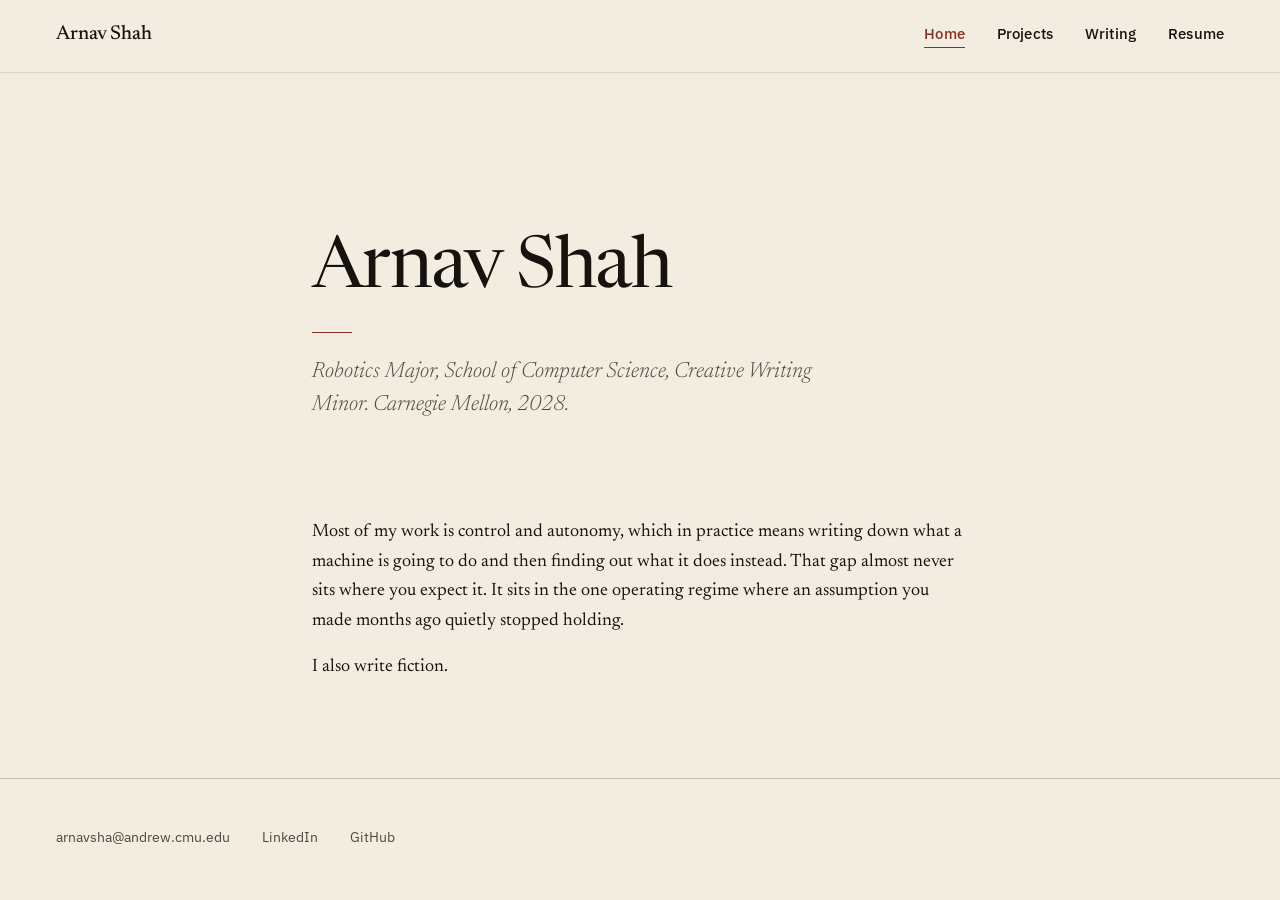
==== docs/index.html @ 29f20348 "Serve the site from docs/ as an allowlist; unpublish working material The site was previously at the" ====
<!DOCTYPE html>
<html lang="en">
<head>
<meta charset="utf-8">
<meta name="viewport" content="width=device-width, initial-scale=1">
<title>Arnav Shah</title>
<meta name="description" content="Arnav Shah. Robotics Major, School of Computer Science, Creative Writing Minor. Carnegie Mellon, 2028.">
<link rel="preconnect" href="https://fonts.googleapis.com">
<link rel="preconnect" href="https://fonts.gstatic.com" crossorigin>
<link rel="stylesheet" href="https://fonts.googleapis.com/css2?family=IBM+Plex+Mono:wght@400&family=IBM+Plex+Sans:wght@400;500;600&family=Newsreader:ital,opsz,wght@0,6..72,300..600;1,6..72,300..600&display=swap">
<link rel="stylesheet" href="style.css">
</head>
<body>

<a class="skip-link" href="#main">Skip to content</a>

<header class="masthead">
  <div class="wrap wrap--full masthead__inner">
    <a class="wordmark" href="index.html">Arnav Shah</a>
    <nav class="nav" aria-label="Primary">
      <a href="index.html" aria-current="page">Home</a>
      <a href="projects.html">Projects</a>
      <a href="writing.html">Writing</a>
      <a href="resume.html">Resume</a>
    </nav>
  </div>
</header>

<main id="main">

  <div class="wrap wrap--content page-head page-head--hero">
    <h1 class="display">Arnav Shah</h1>
    <p class="deck">Robotics Major, School of Computer Science, Creative Writing Minor. Carnegie Mellon, 2028.</p>
  </div>

  <div class="wrap wrap--content">
    <div class="prose">
      <p>Most of my work is control and autonomy, which in practice means writing down what a machine is going to do and then finding out what it does instead. That gap almost never sits where you expect it. It sits in the one operating regime where an assumption you made months ago quietly stopped holding.</p>
      <p>I also write fiction.</p>
    </div>
  </div>

</main>

<footer class="site-footer">
  <div class="wrap wrap--full site-footer__inner">
    <a href="mailto:arnavsha@andrew.cmu.edu">arnavsha@andrew.cmu.edu</a>
    <a href="https://www.linkedin.com/in/arnav-a-shah/" rel="noopener">LinkedIn</a>
    <a href="https://github.com/MercurialKraken" rel="noopener">GitHub</a>
  </div>
</footer>

</body>
</html>
---- docs/style.css ----
/* ==========================================================================
   Arnav Shah — style.css
   Single source of visual truth for every page. Implements design/tokens.md.
   Do not introduce colors, fonts, shadows, or radii that are not defined here.
   ========================================================================== */

/* --------------------------------------------------------------------------
   1. Tokens (design/tokens.md §9, verbatim)
   -------------------------------------------------------------------------- */

:root {
  /* Type — families */
  --font-serif: "Newsreader", "Iowan Old Style", "Palatino Linotype", Palatino, Georgia, "Times New Roman", serif;
  --font-sans:  "IBM Plex Sans", -apple-system, BlinkMacSystemFont, "Segoe UI", Roboto, "Helvetica Neue", Arial, sans-serif;
  --font-mono:  "IBM Plex Mono", ui-monospace, SFMono-Regular, "SF Mono", Consolas, "Liberation Mono", monospace;

  /* Type — scale */
  --fs-display: clamp(3rem, 7vw, 4.5rem);
  --fs-h1:      clamp(2.125rem, 5vw, 3rem);
  --fs-h2:      clamp(1.5rem, 3vw, 1.75rem);
  --fs-h3:      1.25rem;
  --fs-deck:    clamp(1.25rem, 2.4vw, 1.375rem);
  --fs-prose:   1.125rem;
  --fs-ui:      1rem;
  --fs-nav:     0.9375rem;
  --fs-meta:    0.875rem;
  --fs-tag:     0.75rem;   /* mono — technical metadata only */
  --fs-label:   0.75rem;

  /* Type — line-heights */
  --lh-display: 1.04;
  --lh-h1:      1.12;
  --lh-h2:      1.22;
  --lh-h3:      1.32;
  --lh-deck:    1.5;
  --lh-prose:   1.65;
  --lh-ui:      1.55;
  --lh-meta:    1.45;

  /* Type — tracking */
  --ls-display: -0.022em;
  --ls-h1:      -0.016em;
  --ls-h2:      -0.01em;
  --ls-h3:      -0.005em;
  --ls-tag:      0.01em;
  --ls-label:    0.1em;

  /* Color — warm paper stock. All ratios measured against --paper. */
  --paper:        #F3EDE1;  /* ground                                    */
  --paper-sunk:   #EBE3D2;  /* 1.09:1 vs paper                           */
  --ink:          #16130F;  /* 15.9:1  AAA                               */
  --ink-soft:     #4F483D;  /*  7.74:1 AAA                               */
  --ink-faint:    #6E6659;  /*  4.86:1 large/UI only                     */
  --rule:         #DCD4C2;  /* 1.27:1 vs paper                           */
  --rule-strong:  #C7BCA4;  /* 1.61:1 vs paper                           */
  --accent:       #8C2F23;  /*  7.08:1 AAA — links, deck rule, active nav */
  --accent-hover: #6E2419;  /*  9.34:1                                   */
  --focus:        #8C2F23;

  /* Spacing */
  --sp-1:  0.25rem;  --sp-2:  0.5rem;   --sp-3:  0.75rem;  --sp-4: 1rem;
  --sp-5:  1.5rem;   --sp-6:  2rem;     --sp-7:  3rem;     --sp-8: 4rem;
  --sp-9:  6rem;     --sp-10: 8rem;     --sp-11: 10rem;    --sp-12: 12rem;

  /* Layout */
  --measure-prose: 66ch;
  --width-content: 46rem;
  --width-wide:    68rem;
  --width-full:    78rem;
  --gutter:        1.5rem;
  --gutter-lg:     2.5rem;
  --radius:        2px;
  --hairline:      1px solid var(--rule);

  /* Derived, not new design values.
     Section rhythm per §8: --sp-8 below 48rem, --sp-9 at and above.
     Media cap: see §"Media" below for the reasoning. */
  --section-gap:  var(--sp-8);
  /* Shared media height. Every media item on a page renders at this height and
     takes whatever width its own aspect ratio implies.
     The value is bounded by the widest ratio in the set. The content column is
     46rem with a 1.5rem gutter each side, so on a 360px viewport the usable width
     is about 312px, and the widest media (16:9, ratio 1.78) would need 370px at
     13rem tall. Those items therefore clamp to the column and render shorter.
     That tradeoff is deliberate: sizing the shared height so even 16:9 fits on a
     phone would drop it to about 11rem, at which point the portrait items become
     roughly 99px wide, which is too small to read. */
  --media-h:  13rem;

  /* THE ENTRY COLUMN, and the media height derived from it.

     The shared text column inside a project entry. Root-relative on purpose (see
     the note on `.entry > *`): every text block resolves it to the same pixels,
     which is what gives an entry one left edge and one centre line.

     It is also, by design, the width of the WIDEST media on the page. The media
     system fixes a shared height and lets width follow each item's ratio, so the
     widest item is whichever has the largest ratio, currently 16:9 (the MoonRanger
     render and the quadruped clip). Sizing the text column to that width means the
     text and the widest media share both edges, and everything narrower is centred
     inside them. One column, one right edge.

     So --media-h is DERIVED, not chosen: it is whatever height makes a 16:9 item
     exactly --entry-col wide. Change --entry-col and the media follows. Do not set
     the two independently, or the relationship silently breaks.

     Why 38rem and not the full 46rem column: prose must never exceed 66ch (tokens
     section 10). At the prose size 66ch lands near 618px, so 38rem (608px) sits
     just inside it. The usable column is 656px, so this also leaves the text a
     little air rather than running edge to edge. */
  --media-widest-ar: 1.779;   /* 2560/1439, the largest ratio in assets/ */
  --entry-col: 38rem;
}

@media (min-width: 48rem) {
  :root {
    --gutter: var(--gutter-lg);
    --section-gap: var(--sp-9);
    /* Derived, not chosen: the height at which a 16:9 item is exactly --entry-col
       wide, so the widest media and the text column share the same edges. Every
       other item is shorter in width and centred inside that same column. Nothing
       clamps at this breakpoint or above. */
    --media-h: calc(var(--entry-col) / var(--media-widest-ar));
  }
}

/* --------------------------------------------------------------------------
   2. Reset / base
   -------------------------------------------------------------------------- */

*, *::before, *::after { box-sizing: border-box; }

html {
  font-optical-sizing: auto;
  -webkit-text-size-adjust: 100%;
  overflow-x: hidden;
}

body {
  margin: 0;
  background: var(--paper);
  color: var(--ink);
  font-family: var(--font-serif);
  font-size: var(--fs-prose);
  line-height: var(--lh-prose);
  font-variant-numeric: oldstyle-nums;
  -webkit-font-smoothing: antialiased;
  text-rendering: optimizeLegibility;
  overflow-x: hidden;
}

/* Sans and mono contexts reset to lining figures */
nav, footer, .meta, .label, .ui, .tag { font-variant-numeric: lining-nums; }

img, video, object, iframe { max-width: 100%; }

h1, h2, h3, p, ul, ol, figure { margin: 0; }

:focus-visible {
  outline: 2px solid var(--focus);
  outline-offset: 3px;
}

/* --------------------------------------------------------------------------
   3. Type primitives
   -------------------------------------------------------------------------- */

.display {
  font-family: var(--font-serif);
  font-size: var(--fs-display);
  font-weight: 400;
  line-height: var(--lh-display);
  letter-spacing: var(--ls-display);
}

h1, .h1 {
  font-family: var(--font-serif);
  font-size: var(--fs-h1);
  font-weight: 400;
  line-height: var(--lh-h1);
  letter-spacing: var(--ls-h1);
}

h2, .h2 {
  font-family: var(--font-serif);
  font-size: var(--fs-h2);
  font-weight: 500;
  line-height: var(--lh-h2);
  letter-spacing: var(--ls-h2);
}

h3, .h3 {
  font-family: var(--font-serif);
  font-size: var(--fs-h3);
  font-weight: 600;
  line-height: var(--lh-h3);
  letter-spacing: var(--ls-h3);
}

/* The Italic Deck — the one signature move. One per page, one line. (§6) */
.deck {
  font-family: var(--font-serif);
  font-style: italic;
  font-weight: 300;
  font-size: var(--fs-deck);
  line-height: var(--lh-deck);
  color: var(--ink-soft);
  max-width: 34rem;
  margin-top: var(--sp-5);
  padding-top: var(--sp-5);
  position: relative;
}

.deck::before {
  content: "";
  position: absolute;
  top: 0;
  left: 0;
  width: 2.5rem;
  height: 1px;
  background: var(--accent);
}

.prose {
  max-width: var(--measure-prose);
}

.prose p + p { margin-top: var(--sp-4); }

.prose em, .prose i { font-style: italic; }

.meta {
  font-family: var(--font-sans);
  font-size: var(--fs-meta);
  font-weight: 400;
  line-height: var(--lh-meta);
  color: var(--ink-soft);
}

.label {
  font-family: var(--font-sans);
  font-size: var(--fs-label);
  font-weight: 600;
  line-height: 1.3;
  letter-spacing: var(--ls-label);
  text-transform: uppercase;
  color: var(--ink-soft);
}

.ui {
  font-family: var(--font-sans);
  font-size: var(--fs-ui);
  font-weight: 400;
  line-height: var(--lh-ui);
}

/* Technical metadata — the only place mono appears (§1.1, §10) */
.tag {
  font-family: var(--font-mono);
  font-size: var(--fs-tag);
  font-weight: 400;
  line-height: var(--lh-meta);
  letter-spacing: var(--ls-tag);
  color: var(--ink-soft);
}

/* --------------------------------------------------------------------------
   4. Links (§5)
   -------------------------------------------------------------------------- */

/* Links in prose: oxblood, no underline at rest, underline on hover/focus. */
.prose a,
.link-prose {
  color: var(--accent);
  text-decoration: none;
}

.prose a:hover, .prose a:focus-visible,
.link-prose:hover, .link-prose:focus-visible {
  color: var(--accent-hover);
  text-decoration: underline;
  text-decoration-thickness: 1px;
  text-underline-offset: 0.18em;
}

/* Links as UI: sans, ink, hover to accent, never underlined. */
.link-ui {
  font-family: var(--font-sans);
  color: var(--ink);
  text-decoration: none;
}

.link-ui:hover, .link-ui:focus-visible { color: var(--accent); }

/* --------------------------------------------------------------------------
   5. Layout containers
   -------------------------------------------------------------------------- */

.wrap {
  width: 100%;
  max-width: var(--width-wide);
  margin-inline: auto;
  padding-inline: var(--gutter);
}

.wrap--full { max-width: var(--width-full); }
.wrap--content { max-width: var(--width-content); }

.skip-link {
  position: absolute;
  left: -9999px;
  top: 0;
  font-family: var(--font-sans);
  font-size: var(--fs-meta);
  background: var(--paper);
  color: var(--accent);
  padding: var(--sp-3) var(--sp-4);
  z-index: 10;
}

.skip-link:focus {
  left: var(--gutter);
  top: var(--sp-2);
}

/* --------------------------------------------------------------------------
   6. Masthead / nav (§7) — identical on all four pages
   -------------------------------------------------------------------------- */

.masthead {
  border-bottom: var(--hairline);
}

.masthead__inner {
  display: flex;
  flex-wrap: wrap;
  align-items: baseline;
  justify-content: space-between;
  gap: var(--sp-5);
  padding-block: var(--sp-5);
}

.wordmark {
  font-family: var(--font-serif);
  font-size: var(--fs-h3);
  font-weight: 500;
  letter-spacing: var(--ls-h3);
  line-height: 1;
  color: var(--ink);
  text-decoration: none;
}

.wordmark:hover, .wordmark:focus-visible { color: var(--accent); }

.nav {
  display: flex;
  flex-wrap: wrap;
  align-items: baseline;
  gap: var(--sp-6);
}

.nav a {
  font-family: var(--font-sans);
  font-size: var(--fs-nav);
  font-weight: 500;
  line-height: 1;
  letter-spacing: 0.01em;
  color: var(--ink);
  text-decoration: none;
  /* 0.4em below the baseline, per §7 */
  padding-bottom: 0.4em;
  border-bottom: 1px solid transparent;
}

.nav a:hover, .nav a:focus-visible { color: var(--accent); }

.nav a[aria-current="page"] {
  color: var(--accent);
  border-bottom-color: var(--accent);
}

/* Below 48rem: wordmark on its own line, links wrap beneath at --sp-5 gap (§8) */
@media (max-width: 47.999rem) {
  .masthead__inner {
    flex-direction: column;
    align-items: flex-start;
    gap: var(--sp-5);
  }
  .nav { gap: var(--sp-5); }
  /* Touch targets ≥ 44px (§5) */
  .nav a { padding-top: 0.75rem; padding-bottom: calc(0.75rem + 0.4em); }
}

/* --------------------------------------------------------------------------
   7. Page head
   -------------------------------------------------------------------------- */

.page-head {
  padding-top: var(--sp-8);
  padding-bottom: var(--section-gap);
}

@media (min-width: 64rem) {
  .page-head { padding-top: var(--sp-10); }
}

/* Home only. Tokens §8 gives the hero more top space than a page head:
   --sp-8 below 48rem, --sp-11 at 64rem. Same element, one token swapped. */
@media (min-width: 64rem) {
  .page-head--hero { padding-top: var(--sp-11); }
}

/* --------------------------------------------------------------------------
   8. Project entries (§7) — listings, not cards
   -------------------------------------------------------------------------- */

.entries, .pieces { padding-bottom: var(--section-gap); }

.entry {
  border-top: var(--hairline);
  padding-top: var(--sp-7);
  padding-bottom: var(--sp-7);
}

.entry:last-child { padding-bottom: 0; }

/* ONE CENTRED AXIS.
   Every block inside an entry is capped at the SAME width and centred, so the
   text has a single constant left edge and a single constant centre line. Media
   is then centred on that same line (section 9), which is what makes media and
   text read as one column instead of two things that happen to share an x.

   The cap MUST be a rem value, not --measure-prose. That token is 66ch, and ch is
   the width of "0" in each element's OWN font, so capping children with it gives
   every child a different width: the serif title resolves 66ch near 686px and
   fills the column, while the 12px sans eyebrow resolves it near 475px and, being
   centred, lands about 90px further in. That is what knocked the eyebrow and date
   out of line with the title. A rem value is root-relative, so every child
   resolves it identically.

   36rem sits comfortably inside 66ch at the prose font, so body text still honours
   the measure rule in section 10 of the tokens.

   Media is the deliberate exception and may be wider than the text, because a 16:9
   clip capped at the text column would be needlessly small. It stays centred on
   the same axis, so the extra width does not break the alignment. */
.entry > * {
  max-width: var(--entry-col);
  margin-inline: auto;
}

.entry > .media { max-width: 100%; }

.entry__eyebrow {
  display: block;
  margin-bottom: var(--sp-3);
}

.entry__title { margin-bottom: var(--sp-2); }

.entry__title a {
  color: var(--ink);
  text-decoration: none;
}

.entry__title a:hover, .entry__title a:focus-visible { color: var(--accent); }

.entry__when {
  display: block;
  margin-bottom: var(--sp-5);
}

.entry__body { margin-top: var(--sp-5); }

/* Tech tags — boxed, mono, wrapping freely (§7) */
.tags {
  display: flex;
  flex-wrap: wrap;
  gap: var(--sp-3);
  margin-top: var(--sp-6);
  padding: 0;
  list-style: none;
}

.tags li {
  border: var(--hairline);
  border-radius: var(--radius);
  padding: var(--sp-1) var(--sp-3);
}

/* Link row */
.linkrow {
  display: flex;
  flex-wrap: wrap;
  gap: var(--sp-6);
  margin-top: var(--sp-5);
  padding: 0;
  list-style: none;
  font-family: var(--font-sans);
  font-size: var(--fs-meta);
  line-height: var(--lh-meta);
}

.linkrow a {
  display: inline-block;
  color: var(--ink);
  text-decoration: none;
  /* keeps the touch target near 44px without changing the visual rhythm */
  padding-block: var(--sp-3);
  margin-block: calc(var(--sp-3) * -1);
}

.linkrow a:hover, .linkrow a:focus-visible { color: var(--accent); }

.linkrow .is-missing {
  color: var(--ink-faint);
  font-style: normal;
}

/* --------------------------------------------------------------------------
   9. Media
   --------------------------------------------------------------------------
   Natural aspect ratios, always. Nothing is cropped and nothing is distorted:
   there is no object-fit: cover or fill anywhere in this file.

   THE RULE: one shared height across every media item on the page, each item's
   own aspect ratio preserved, width derived from that ratio. Wide media is
   physically wider on the page and tall media is narrower. Both sit in the same
   content column as the text, so the page reads as a single aligned spine.

   Ratio is declared per item as an inline `--ar: W / H` from the file's real
   dimensions, so layout is correct on the first pass with no reflow as media
   loads. The width/height attributes stay on the elements for the same reason,
   and as a no-CSS fallback.

   The one exception to uniform height: an item whose derived width would exceed
   the column is clamped to the column and renders shorter. Ratio is still
   preserved. Below 48rem this affects the two 16:9 items (moonranger's render
   and the quadruped clip). At 48rem and above nothing clamps.
   -------------------------------------------------------------------------- */

.media {
  margin-top: var(--sp-5);
  margin-bottom: var(--sp-5);

  /* Centre the media, and its caption, on the column's centre line. Because every
     text block in an entry is also centred on that line, media of any width sits
     on the same axis as the prose above and below it. Widths differ from item to
     item by design (uniform height, ratio preserved), so a shared centre is the
     only alignment that can hold across the whole page. A shared left edge cannot:
     it would make each item look nudged by a different amount. */
  display: flex;
  flex-direction: column;
  align-items: center;
}

/* The caption stays readable rather than stretching under wide media, and is
   centred as a block so it sits on the same axis. Its text is still left-aligned. */
.media img,
.media video {
  display: block;

  /* Ratio is declared explicitly per item via an inline `--ar: W / H`, taken from
     the file's real pixel dimensions. Declaring it rather than inferring it means
     the box is correct on the very first layout pass, before any image decodes or
     any video metadata arrives, so nothing reflows and <video> never falls back to
     its 300x150 default. */
  aspect-ratio: var(--ar);

  /* UNIFORM HEIGHT, RATIO PRESERVED, WIDTH FOLLOWS.
     height is the fixed dimension and width is derived from the ratio, so every
     item on the page shares a height and each one is as wide as its own ratio
     makes it. This is the inverse of the usual pattern and it is deliberate:
     setting width and letting height follow is what squashed the portrait photo,
     because the width attribute acts as a presentational hint, so width stayed
     definite while max-height clamped the height independently of the ratio. */
  height: var(--media-h);
  width: auto;

  /* If the derived width would exceed the shared content column, the column wins.
     For a replaced element with a definite ratio, clamping the used width makes
     the browser recompute the height from that same ratio (CSS2.1 10.4), so such
     an item simply renders shorter than the shared height. It is never squashed
     and never breaks the column. */
  max-width: 100%;

  /* Belt and braces. If any future rule ever forces a box whose ratio disagrees
     with the media's own, contain letterboxes the pixels rather than stretching
     them. Never use cover or fill here: both distort or crop, and the media system
     is explicitly no-crop. */
  object-fit: contain;

  border-radius: var(--radius);
  background: transparent;
}

/* Capped at the shared entry column, not at 66ch: the caption is set in the sans
   face, so a ch-based cap would resolve to a different pixel width than the serif
   text above it and the caption would sit on its own axis. Full width of that cap
   so the block centres with everything else; its own text stays left-aligned. */
.media__caption {
  margin-top: var(--sp-3);
  max-width: var(--entry-col);
  width: 100%;
}

/* A figure whose source image carries its own light background (plots exported
   from matplotlib). The hairline gives the white plate a defined edge so it
   reads as a printed figure rather than as a light leak in the paper ground.
   No fill, no shadow, no filter: the plot's own pixels are not altered. */
.media--plate img {
  /* stays border-box: content-box would push the frame past the column on a
     narrow viewport, since max-width would then cap content rather than frame */
  border: var(--hairline);
  padding: var(--sp-4);
}

/* Missing-asset placeholder. Only rendered when a referenced file is absent. */
.media--missing {
  border: var(--hairline);
  border-radius: var(--radius);
  padding: var(--sp-6);
  font-family: var(--font-sans);
  font-size: var(--fs-meta);
  color: var(--ink-soft);
}

/* --------------------------------------------------------------------------
   10. Footer (§7) — identical on all four pages
   -------------------------------------------------------------------------- */

.site-footer {
  border-top: 1px solid var(--rule-strong);
  margin-top: var(--section-gap);
}

.site-footer__inner {
  display: flex;
  flex-wrap: wrap;
  gap: var(--sp-6);
  padding-block: var(--sp-7);
  font-family: var(--font-sans);
  font-size: var(--fs-meta);
  line-height: var(--lh-meta);
  color: var(--ink-soft);
}

.site-footer a {
  color: var(--ink-soft);
  text-decoration: none;
  display: inline-block;
  padding-block: var(--sp-3);
  margin-block: calc(var(--sp-3) * -1);
}

.site-footer a:hover, .site-footer a:focus-visible { color: var(--accent); }

.site-footer .is-missing { color: var(--ink-faint); }

/* --------------------------------------------------------------------------
   11. Resume viewer (§7) — defined here so the shared sheet serves every page
   -------------------------------------------------------------------------- */

.resume-download {
  display: block;
  text-align: right;
  margin-bottom: var(--sp-4);
  font-family: var(--font-sans);
  font-size: var(--fs-meta);
  color: var(--accent);
  text-decoration: none;
}

.resume-download:hover, .resume-download:focus-visible {
  color: var(--accent-hover);
  text-decoration: underline;
  text-decoration-thickness: 1px;
  text-underline-offset: 0.18em;
}

.resume-frame {
  border: var(--hairline);
  background: var(--paper-sunk);
  padding: var(--sp-4);
}

.resume-frame object,
.resume-frame iframe {
  display: block;
  width: 100%;
  min-height: 85vh;
  border: 0;
}

.resume-fallback { display: none; }

/* PDF embeds are unreliable under 768px: collapse to a download link (§7, §8) */
@media (max-width: 47.999rem) {
  .resume-frame { display: none; }
  /* the download link belongs TO the hidden viewer; the fallback carries its own */
  .resume-download { display: none; }
  .resume-fallback { display: block; }
}

/* --------------------------------------------------------------------------
   12. Writing page (§7) — more air than projects, no mono anywhere
   -------------------------------------------------------------------------- */

.piece {
  border-top: var(--hairline);
  padding-top: var(--sp-8);
  padding-bottom: var(--sp-8);
}

.piece:last-child { padding-bottom: 0; }

.piece__title { margin-bottom: var(--sp-2); }

.piece__title a {
  color: var(--ink);
  text-decoration: none;
}

.piece__title a:hover, .piece__title a:focus-visible { color: var(--accent); }

/* Genre/date sits below the title, in sans, never mono. */
.piece__meta { margin-bottom: var(--sp-5); }

/* Full-text story pages: the story renders verbatim in the literary serif. */
.story {
  max-width: var(--measure-prose);
}

.story p + p { margin-top: var(--sp-4); }

/* Byline on a full-text story page. Sans, per the chrome/prose split in §1.1.
   The story pages carry no Italic Deck: there is no copy for one, and inventing
   a line would mean characterizing the fiction, which is forbidden. The byline
   occupies that slot instead. */
.story__byline { margin-top: var(--sp-4); }

/* Scene break. The source marks these with a *** line. Rendered as centred
   type, NOT as an <hr> or a rule: §5 forbids ornamental rules, and a scene
   break is a typographic mark rather than structure. No new colour or size,
   only existing tokens. Specificity beats `.story p + p` so the tighter
   paragraph rhythm does not apply to it. */
.story .scene-break {
  margin-top: var(--sp-7);
  margin-bottom: var(--sp-7);
  text-align: center;
  color: var(--ink-soft);
  line-height: 1;
}

/* --------------------------------------------------------------------------
   13. Motion
   -------------------------------------------------------------------------- */

@media (prefers-reduced-motion: reduce) {
  * { animation-duration: 0.01ms !important; transition-duration: 0.01ms !important; }
}
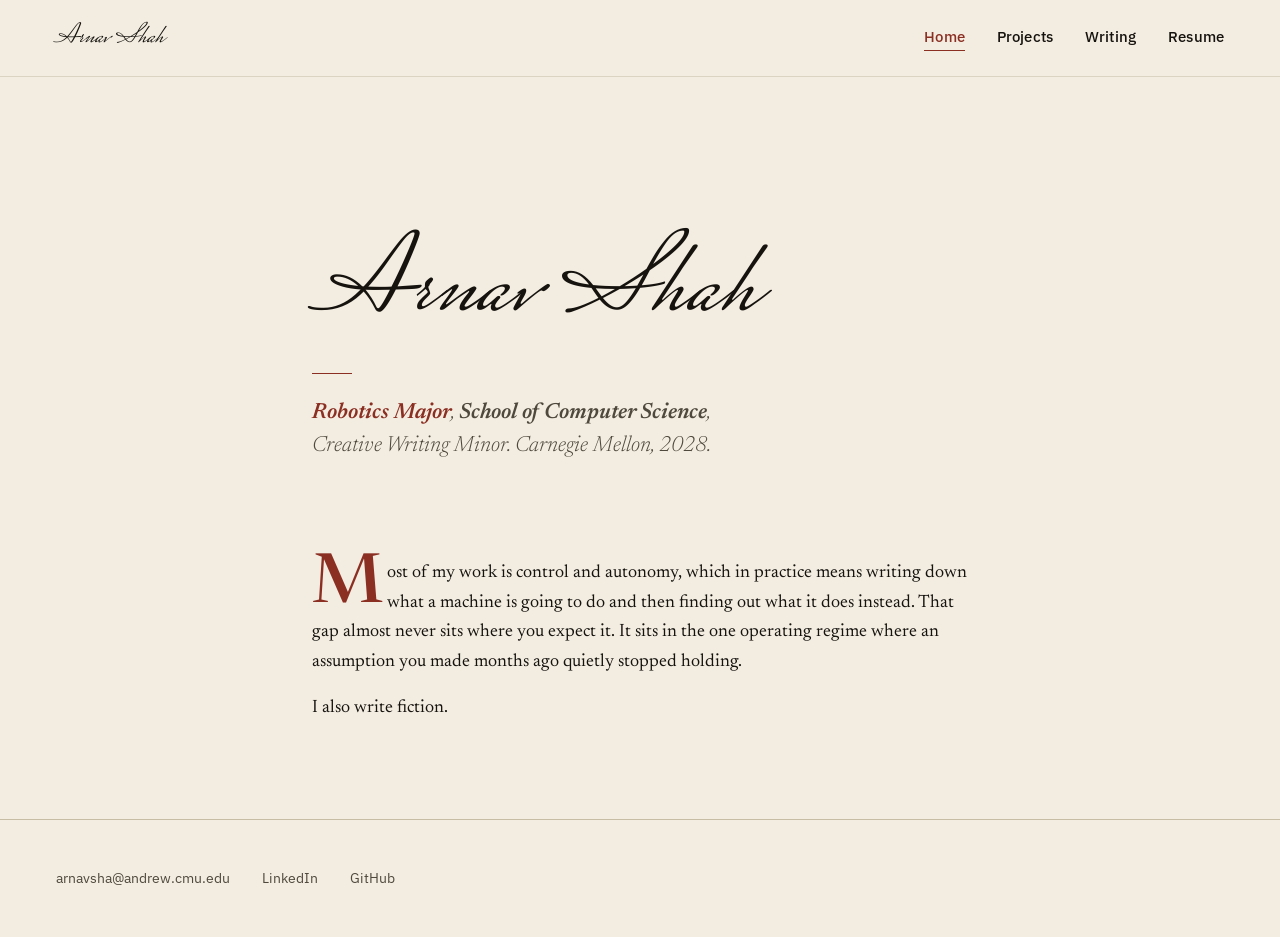
==== commit 3dcd8ab1: "Add the written signature: script wordmark and titles, drop-caps Pushes the typography toward "writt" ====
--- a/docs/index.html
+++ b/docs/index.html
@@ -5,9 +5,19 @@
 <meta name="viewport" content="width=device-width, initial-scale=1">
 <title>Arnav Shah</title>
 <meta name="description" content="Arnav Shah. Robotics Major, School of Computer Science, Creative Writing Minor. Carnegie Mellon, 2028.">
+<meta property="og:type" content="website">
+<meta property="og:site_name" content="Arnav Shah">
+<meta property="og:title" content="Arnav Shah">
+<meta property="og:description" content="Arnav Shah. Robotics Major, School of Computer Science, Creative Writing Minor. Carnegie Mellon, 2028.">
+<meta name="twitter:card" content="summary">
+<meta name="twitter:title" content="Arnav Shah">
+<meta name="twitter:description" content="Arnav Shah. Robotics Major, School of Computer Science, Creative Writing Minor. Carnegie Mellon, 2028.">
+<link rel="icon" href="assets/favicon.svg" type="image/svg+xml">
+<link rel="alternate icon" href="assets/favicon.ico" sizes="16x16 32x32 48x48">
+<link rel="apple-touch-icon" href="assets/apple-touch-icon.png">
 <link rel="preconnect" href="https://fonts.googleapis.com">
 <link rel="preconnect" href="https://fonts.gstatic.com" crossorigin>
-<link rel="stylesheet" href="https://fonts.googleapis.com/css2?family=IBM+Plex+Mono:wght@400&family=IBM+Plex+Sans:wght@400;500;600&family=Newsreader:ital,opsz,wght@0,6..72,300..600;1,6..72,300..600&display=swap">
+<link rel="stylesheet" href="https://fonts.googleapis.com/css2?family=IBM+Plex+Mono:wght@400&family=IBM+Plex+Sans:wght@400;500;600&family=Mrs+Saint+Delafield&family=Newsreader:ital,opsz,wght@0,6..72,300..600;1,6..72,300..600&display=swap">
 <link rel="stylesheet" href="style.css">
 </head>
 <body>
@@ -29,13 +39,13 @@
 <main id="main">
 
   <div class="wrap wrap--content page-head page-head--hero">
-    <h1 class="display">Arnav Shah</h1>
-    <p class="deck">Robotics Major, School of Computer Science, Creative Writing Minor. Carnegie Mellon, 2028.</p>
+    <h1 class="signature">Arnav Shah</h1>
+    <p class="deck"><strong class="deck-em deck-em--accent">Robotics Major</strong>, <strong class="deck-em">School of Computer Science</strong>, Creative Writing Minor. Carnegie Mellon, 2028.</p>
   </div>
 
   <div class="wrap wrap--content">
     <div class="prose">
-      <p>Most of my work is control and autonomy, which in practice means writing down what a machine is going to do and then finding out what it does instead. That gap almost never sits where you expect it. It sits in the one operating regime where an assumption you made months ago quietly stopped holding.</p>
+      <p class="dropcap">Most of my work is control and autonomy, which in practice means writing down what a machine is going to do and then finding out what it does instead. That gap almost never sits where you expect it. It sits in the one operating regime where an assumption you made months ago quietly stopped holding.</p>
       <p>I also write fiction.</p>
     </div>
   </div>
--- a/docs/style.css
+++ b/docs/style.css
@@ -13,6 +13,9 @@
   --font-serif: "Newsreader", "Iowan Old Style", "Palatino Linotype", Palatino, Georgia, "Times New Roman", serif;
   --font-sans:  "IBM Plex Sans", -apple-system, BlinkMacSystemFont, "Segoe UI", Roboto, "Helvetica Neue", Arial, sans-serif;
   --font-mono:  "IBM Plex Mono", ui-monospace, SFMono-Regular, "SF Mono", Consolas, "Liberation Mono", monospace;
+  /* Fourth family, scoped to the home page signature only. Ends in the serif so a
+     CDN failure degrades to the name in Newsreader rather than a system cursive. */
+  --font-script: "Mrs Saint Delafield", var(--font-serif);
 
   /* Type — scale */
   --fs-display: clamp(3rem, 7vw, 4.5rem);
@@ -173,6 +176,34 @@
   letter-spacing: var(--ls-display);
 }
 
+/* Signature — the home page name, and nowhere else. A script face is the one
+   place the "written by a person" feeling is literal rather than evoked: this is
+   a signature. Scoped to a single word on a single page, the way mono is scoped
+   to metadata, so it never becomes decoration. Font loaded on index.html only.
+   Runs large because script faces carry most of their em in flourish, so they
+   read small against a roman face at the same nominal size. Falls back to the
+   serif if the CDN face fails, which degrades to the name in Newsreader, on brand. */
+.signature {
+  font-family: var(--font-script);
+  font-weight: 400;
+  font-size: clamp(4rem, 11vw, 7rem);
+  line-height: 1;
+  letter-spacing: 0;
+  padding-left: 0.06em;   /* keep the entry flourish off the column edge */
+}
+
+/* Page title in the script hand. Sized between the ordinary h1 and the hero
+   signature: bigger than a plain heading so the script has room to read, but well
+   short of the home name, which stays the largest mark on the site. */
+.title-script {
+  font-family: var(--font-script);
+  font-weight: 400;
+  font-size: clamp(2.75rem, 6vw, 4rem);
+  letter-spacing: 0;
+  line-height: 1.1;
+  padding-left: 0.06em;
+}
+
 h1, .h1 {
   font-family: var(--font-serif);
   font-size: var(--fs-h1);
@@ -209,6 +240,9 @@
   margin-top: var(--sp-5);
   padding-top: var(--sp-5);
   position: relative;
+  /* Balance the lines so a single word (e.g. "Minor.") cannot orphan onto its own
+     line. Distributes words evenly across the wrap instead of filling greedily. */
+  text-wrap: balance;
 }
 
 .deck::before {
@@ -225,6 +259,37 @@
   max-width: var(--measure-prose);
 }
 
+/* Drop-cap — one per page, opening the landing body and a story. The literary
+   threshold mark, and the accent's fourth role (see §2): oxblood marks the entry
+   into a piece of prose, the way the deck rule marks the entry under a title.
+   Applied by class, never automatically, so it only lands where the opening
+   paragraph is long enough to wrap around the floated letter. A short opening
+   line (e.g. a dateline) would orphan the cap, so those pages do not get one.
+   ::first-letter is presentation only; it changes no text and screen readers read
+   the word normally, which keeps a verbatim story artifact verbatim. */
+.dropcap::first-letter,
+.entry__body > p:first-of-type::first-letter {
+  font-family: var(--font-serif);
+  font-weight: 500;
+  float: left;
+  font-size: 3.8em;
+  line-height: 0.78;
+  padding-right: 0.06em;
+  margin-top: 0.02em;
+  color: var(--accent);
+}
+
+/* An author-directed styling of one story's opening line: the dateline that
+   opens "What About Bob" is set italic. Presentation only, the text is verbatim. */
+.story__opening-line { font-style: italic; }
+
+/* Emphasis inside the home identity line. Newsreader italic tops out at 600 in the
+   loaded range, which reads as bold against the deck's 300. Inherits the deck's
+   italic. The accent variant marks "Robotics Major" oxblood, a deliberate one-off
+   on the one line that names who he is (see §2). */
+.deck-em { font-weight: 600; }
+.deck-em--accent { color: var(--accent); }
+
 .prose p + p { margin-top: var(--sp-4); }
 
 .prose em, .prose i { font-style: italic; }
@@ -341,14 +406,15 @@
 }
 
 .wordmark {
-  font-family: var(--font-serif);
-  font-size: var(--fs-h3);
-  font-weight: 500;
-  letter-spacing: var(--ls-h3);
+  font-family: var(--font-script);   /* the signature, repeated as the site's identity mark */
+  font-size: 1.75rem;                /* script runs small; sized up from --fs-h3 to stay legible */
+  font-weight: 400;
+  letter-spacing: 0;
   line-height: 1;
   color: var(--ink);
   text-decoration: none;
 }
+.wordmark:hover, .wordmark:focus-visible { color: var(--accent); }
 
 .wordmark:hover, .wordmark:focus-visible { color: var(--accent); }
 
@@ -456,7 +522,14 @@
   margin-bottom: var(--sp-3);
 }
 
-.entry__title { margin-bottom: var(--sp-2); }
+/* Project titles set in Newsreader italic: the "written by an editor" treatment
+   (swatch direction B). Italic reads lighter than roman, so weight eases to 500
+   to keep 20px titles from going heavy. */
+.entry__title {
+  margin-bottom: var(--sp-2);
+  font-style: italic;
+  font-weight: 500;
+}
 
 .entry__title a {
   color: var(--ink);
@@ -714,7 +787,13 @@
 
 .piece:last-child { padding-bottom: 0; }
 
-.piece__title { margin-bottom: var(--sp-2); }
+/* Writing-index titles, same italic treatment (direction B). Story and piece
+   titles in italic is also the standard publishing convention for titles of works. */
+.piece__title {
+  margin-bottom: var(--sp-2);
+  font-style: italic;
+  font-weight: 500;
+}
 
 .piece__title a {
   color: var(--ink);
@@ -754,6 +833,16 @@
 
 /* --------------------------------------------------------------------------
    13. Motion
+
+   This block reaches CSS animation and transition only. It cannot stop a
+   <video autoplay loop>: autoplay is a media-element behaviour, not an
+   animation, so no CSS query can reach it. That half is handled in
+   docs/script.js, which pauses the videos and clears their autoplay and loop
+   when the same query matches. The two are meant to be read together; changing
+   the query here without changing it there splits the behaviour in half.
+
+   Every video also carries native `controls`, so the pause affordance WCAG
+   2.2.2 requires exists whether or not JavaScript runs.
    -------------------------------------------------------------------------- */
 
 @media (prefers-reduced-motion: reduce) {
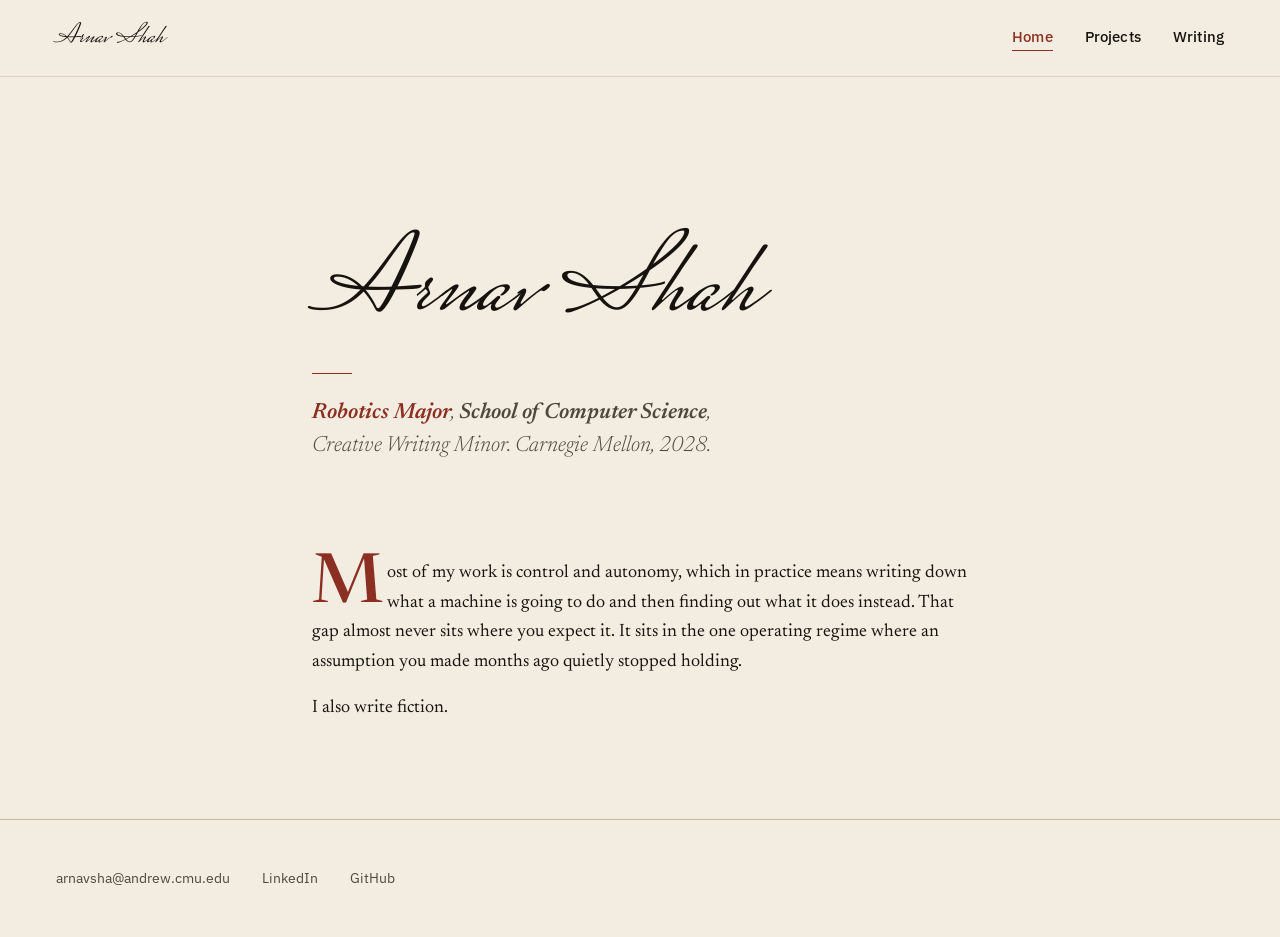
==== commit 72515b6c: "Remove the resume from the website Per Arnav's request. Removed the resume.html page, the Resume nav" ====
--- a/docs/index.html
+++ b/docs/index.html
@@ -31,7 +31,6 @@
       <a href="index.html" aria-current="page">Home</a>
       <a href="projects.html">Projects</a>
       <a href="writing.html">Writing</a>
-      <a href="resume.html">Resume</a>
     </nav>
   </div>
 </header>
--- a/docs/style.css
+++ b/docs/style.css
@@ -730,50 +730,6 @@
 
 .site-footer .is-missing { color: var(--ink-faint); }
 
-/* --------------------------------------------------------------------------
-   11. Resume viewer (§7) — defined here so the shared sheet serves every page
-   -------------------------------------------------------------------------- */
-
-.resume-download {
-  display: block;
-  text-align: right;
-  margin-bottom: var(--sp-4);
-  font-family: var(--font-sans);
-  font-size: var(--fs-meta);
-  color: var(--accent);
-  text-decoration: none;
-}
-
-.resume-download:hover, .resume-download:focus-visible {
-  color: var(--accent-hover);
-  text-decoration: underline;
-  text-decoration-thickness: 1px;
-  text-underline-offset: 0.18em;
-}
-
-.resume-frame {
-  border: var(--hairline);
-  background: var(--paper-sunk);
-  padding: var(--sp-4);
-}
-
-.resume-frame object,
-.resume-frame iframe {
-  display: block;
-  width: 100%;
-  min-height: 85vh;
-  border: 0;
-}
-
-.resume-fallback { display: none; }
-
-/* PDF embeds are unreliable under 768px: collapse to a download link (§7, §8) */
-@media (max-width: 47.999rem) {
-  .resume-frame { display: none; }
-  /* the download link belongs TO the hidden viewer; the fallback carries its own */
-  .resume-download { display: none; }
-  .resume-fallback { display: block; }
-}
 
 /* --------------------------------------------------------------------------
    12. Writing page (§7) — more air than projects, no mono anywhere
